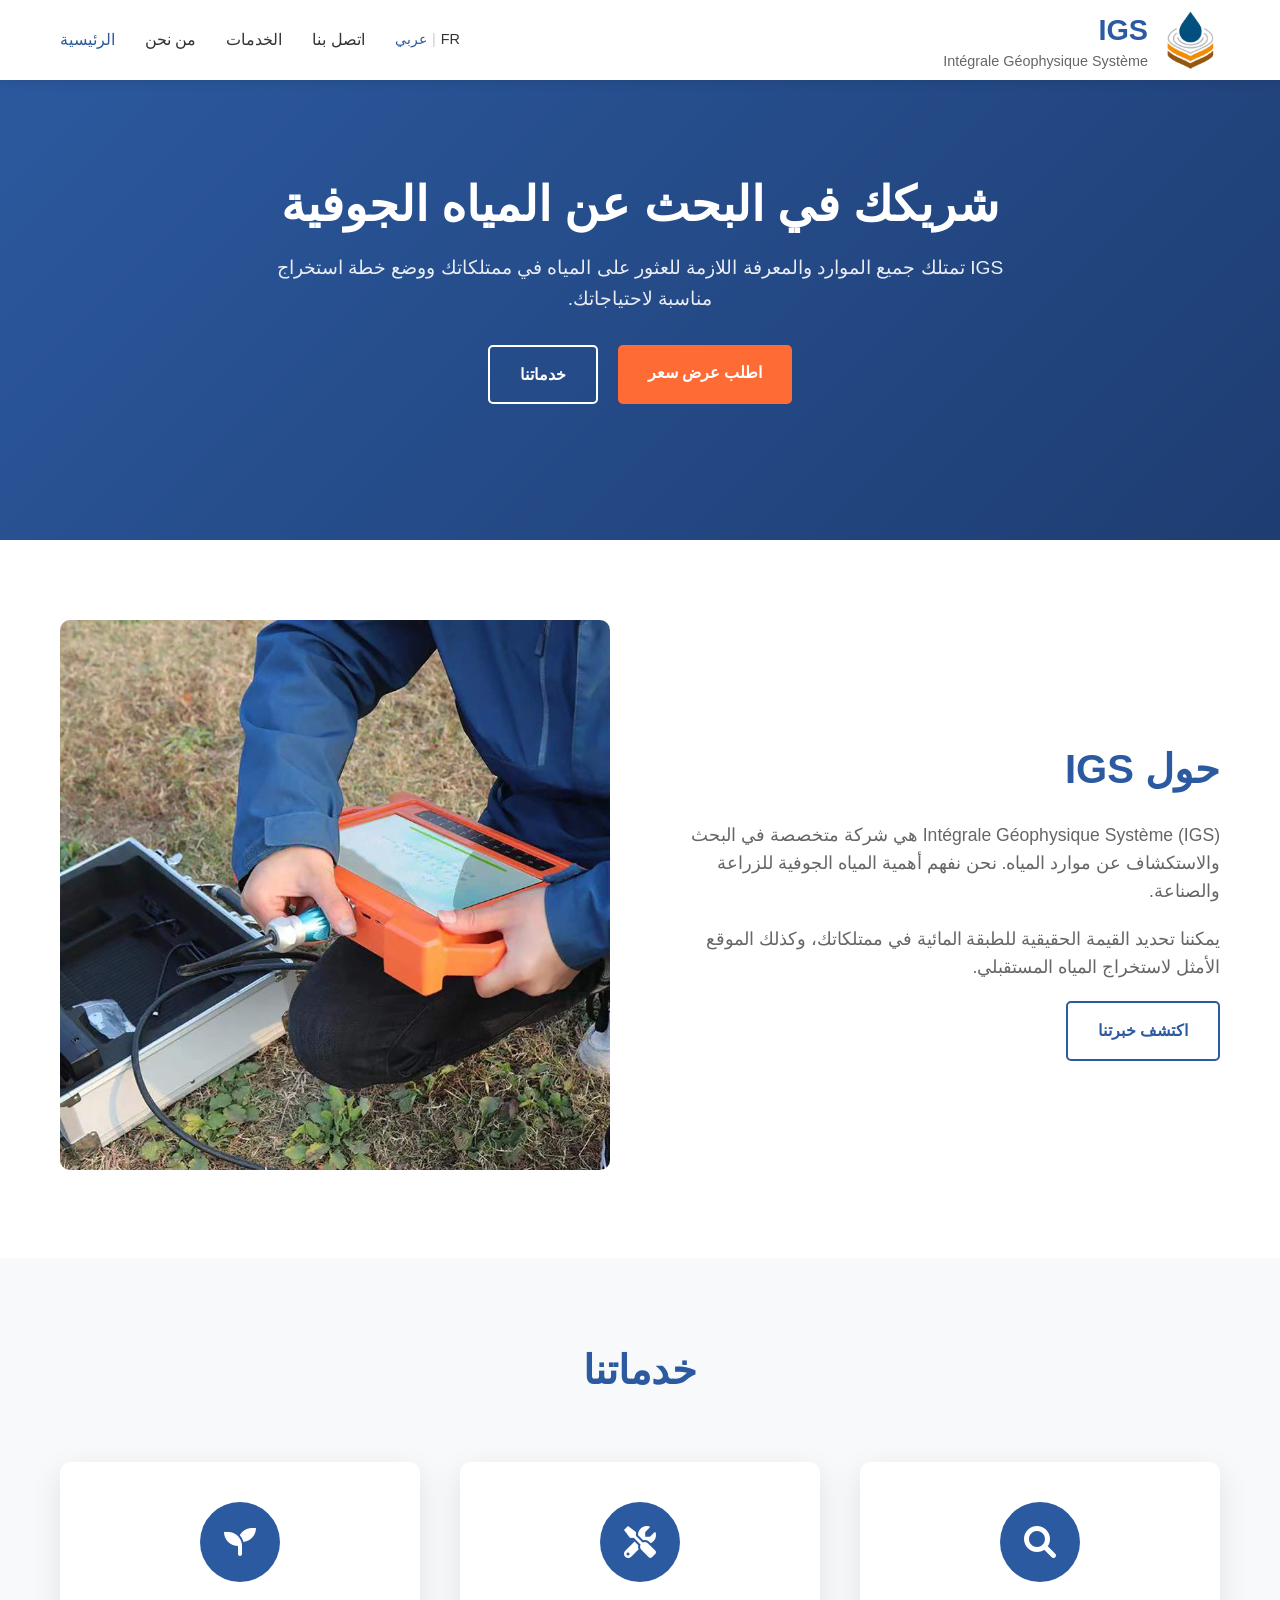
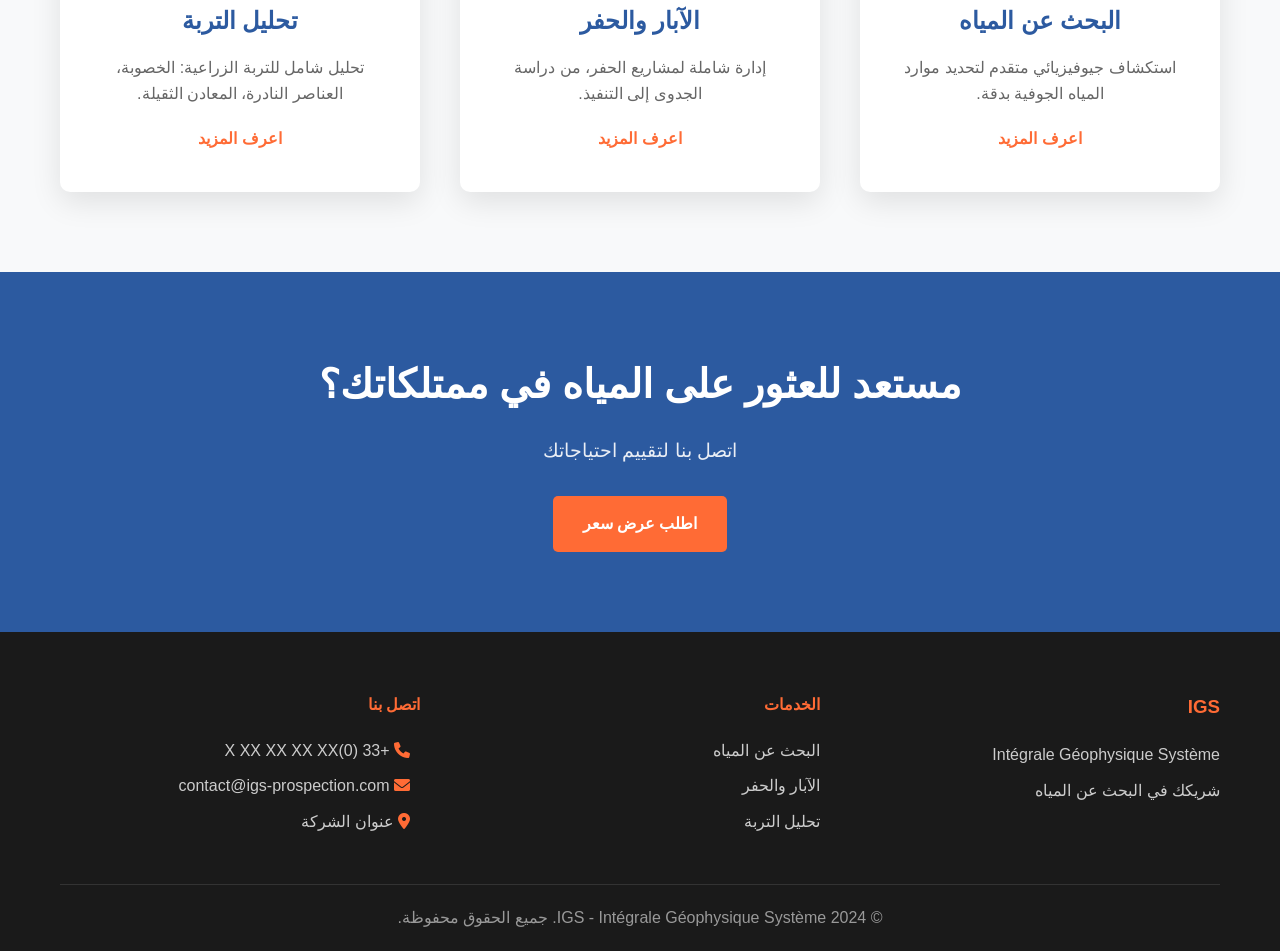
==== ar/index.html @ d92b1c5f "Local version of site" ====
<!DOCTYPE html>
<html lang="ar" dir="rtl">
<head>
    <meta charset="UTF-8">
    <meta name="viewport" content="width=device-width, initial-scale=1.0">
    <title>IGS - Intégrale Géophysique Système | البحث عن المياه والاستكشاف الجيوفيزيائي</title>
    <meta name="description" content="IGS متخصصة في البحث والاستكشاف عن موارد المياه، إدارة الآبار والحفر، تحليل التربة الزراعية.">
    <link rel="icon" type="image/png" href="../images/icon-igs.png">
    <link rel="stylesheet" href="../css/style.css">
    <link href="https://cdnjs.cloudflare.com/ajax/libs/font-awesome/6.0.0/css/all.min.css" rel="stylesheet">
</head>
<body>
    <!-- Navigation -->
    <nav class="navbar">
        <div class="nav-container">
            <div class="nav-logo">
                <img src="../images/icon-igs.png" alt="شعار IGS" class="logo-img">
                <div class="logo-text">
                    <h2>IGS</h2>
                    <span>Intégrale Géophysique Système</span>
                </div>
            </div>
            <ul class="nav-menu">
                <li><a href="index.html" class="nav-link active">الرئيسية</a></li>
                <li><a href="about.html" class="nav-link">من نحن</a></li>
                <li><a href="services.html" class="nav-link">الخدمات</a></li>
                <li><a href="contact.html" class="nav-link">اتصل بنا</a></li>
                <li class="language-selector">
                    <a href="../index.html" class="lang-link">FR</a>
                    <span class="lang-separator">|</span>
                    <a href="index.html" class="lang-link active">عربي</a>
                </li>
            </ul>
            <div class="hamburger">
                <span class="bar"></span>
                <span class="bar"></span>
                <span class="bar"></span>
            </div>
        </div>
    </nav>

    <!-- Hero Section -->
    <section class="hero">
        <div class="hero-content">
            <h1>شريكك في البحث عن المياه الجوفية</h1>
            <p>IGS تمتلك جميع الموارد والمعرفة اللازمة للعثور على المياه في ممتلكاتك ووضع خطة استخراج مناسبة لاحتياجاتك.</p>
            <div class="hero-buttons">
                <a href="contact.html" class="btn btn-primary">اطلب عرض سعر</a>
                <a href="services.html" class="btn btn-secondary">خدماتنا</a>
            </div>
        </div>
    </section>

    <!-- About Section -->
    <section class="about">
        <div class="container">
            <div class="about-content">
                <div class="about-text">
                    <h2>حول IGS</h2>
                    <p>Intégrale Géophysique Système (IGS) هي شركة متخصصة في البحث والاستكشاف عن موارد المياه. نحن نفهم أهمية المياه الجوفية للزراعة والصناعة.</p>
                    <p>يمكننا تحديد القيمة الحقيقية للطبقة المائية في ممتلكاتك، وكذلك الموقع الأمثل لاستخراج المياه المستقبلي.</p>
                    <a href="about.html" class="btn btn-outline">اكتشف خبرتنا</a>
                </div>
                <div class="about-image">
                    <img src="../images/about-team.jpg" alt="فريق IGS في العمل">
                </div>
            </div>
        </div>
    </section>

    <!-- Services Section -->
    <section class="services">
        <div class="container">
            <h2>خدماتنا</h2>
            <div class="services-grid">
                <div class="service-card">
                    <div class="service-icon">
                        <i class="fas fa-search"></i>
                    </div>
                    <h3>البحث عن المياه</h3>
                    <p>استكشاف جيوفيزيائي متقدم لتحديد موارد المياه الجوفية بدقة.</p>
                    <a href="services.html#recherche-eau" class="service-link">اعرف المزيد</a>
                </div>
                <div class="service-card">
                    <div class="service-icon">
                        <i class="fas fa-tools"></i>
                    </div>
                    <h3>الآبار والحفر</h3>
                    <p>إدارة شاملة لمشاريع الحفر، من دراسة الجدوى إلى التنفيذ.</p>
                    <a href="services.html#puits-forages" class="service-link">اعرف المزيد</a>
                </div>
                <div class="service-card">
                    <div class="service-icon">
                        <i class="fas fa-seedling"></i>
                    </div>
                    <h3>تحليل التربة</h3>
                    <p>تحليل شامل للتربة الزراعية: الخصوبة، العناصر النادرة، المعادن الثقيلة.</p>
                    <a href="services.html#analyse-sols" class="service-link">اعرف المزيد</a>
                </div>
            </div>
        </div>
    </section>

    <!-- CTA Section -->
    <section class="cta">
        <div class="container">
            <h2>مستعد للعثور على المياه في ممتلكاتك؟</h2>
            <p>اتصل بنا لتقييم احتياجاتك</p>
            <a href="contact.html" class="btn btn-primary">اطلب عرض سعر</a>
        </div>
    </section>

    <!-- Footer -->
    <footer class="footer">
        <div class="container">
            <div class="footer-content">
                <div class="footer-section">
                    <h3>IGS</h3>
                    <p>Intégrale Géophysique Système</p>
                    <p>شريكك في البحث عن المياه</p>
                </div>
                <div class="footer-section">
                    <h4>الخدمات</h4>
                    <ul>
                        <li><a href="services.html#recherche-eau">البحث عن المياه</a></li>
                        <li><a href="services.html#puits-forages">الآبار والحفر</a></li>
                        <li><a href="services.html#analyse-sols">تحليل التربة</a></li>
                    </ul>
                </div>
                <div class="footer-section">
                    <h4>اتصل بنا</h4>
                    <p><i class="fas fa-phone"></i> +33 (0)X XX XX XX XX</p>
                    <p><i class="fas fa-envelope"></i> contact@igs-prospection.com</p>
                    <p><i class="fas fa-map-marker-alt"></i> عنوان الشركة</p>
                </div>
            </div>
            <div class="footer-bottom">
                <p>&copy; 2024 IGS - Intégrale Géophysique Système. جميع الحقوق محفوظة.</p>
            </div>
        </div>
    </footer>

    <script src="../js/main.js"></script>
</body>
</html>
---- css/style.css ----
/* Reset and Base Styles */
* {
    margin: 0;
    padding: 0;
    box-sizing: border-box;
}

body {
    font-family: 'Segoe UI', Tahoma, Geneva, Verdana, sans-serif;
    line-height: 1.6;
    color: #333;
    background-color: #fff;
}

/* RTL Support */
[dir="rtl"] {
    text-align: right;
}

[dir="rtl"] .nav-menu {
    flex-direction: row-reverse;
}

[dir="rtl"] .language-selector {
    margin-left: 0;
    margin-right: 20px;
}

[dir="rtl"] .about-content {
    direction: rtl;
}

[dir="rtl"] .service-content {
    direction: rtl;
}

[dir="rtl"] .contact-content {
    direction: rtl;
}

[dir="rtl"] .story-content {
    direction: rtl;
}

[dir="rtl"] .expertise-content {
    direction: rtl;
}

.container {
    max-width: 1200px;
    margin: 0 auto;
    padding: 0 20px;
}

/* Navigation */
.navbar {
    background: #fff;
    box-shadow: 0 2px 10px rgba(0,0,0,0.1);
    position: fixed;
    top: 0;
    width: 100%;
    z-index: 1000;
}

.nav-container {
    max-width: 1200px;
    margin: 0 auto;
    padding: 0 20px;
    display: flex;
    justify-content: space-between;
    align-items: center;
    height: 80px;
}

.nav-logo {
    display: flex;
    align-items: center;
    gap: 12px;
}

.logo-img {
    height: 60px;
    width: 60px;
    object-fit: contain;
}

.logo-text h2 {
    color: #2c5aa0;
    font-size: 1.8rem;
    margin-bottom: -5px;
}

.logo-text span {
    color: #666;
    font-size: 0.9rem;
}

.nav-menu {
    display: flex;
    list-style: none;
    gap: 30px;
}

.nav-link {
    text-decoration: none;
    color: #333;
    font-weight: 500;
    transition: color 0.3s ease;
}

.nav-link:hover,
.nav-link.active {
    color: #2c5aa0;
}

.language-selector {
    display: flex;
    align-items: center;
    gap: 5px;
    margin-left: 20px;
}

.lang-link {
    text-decoration: none;
    color: #333;
    font-weight: 500;
    font-size: 0.9rem;
    transition: color 0.3s ease;
}

.lang-link:hover,
.lang-link.active {
    color: #2c5aa0;
}

.lang-separator {
    color: #ccc;
    font-size: 0.9rem;
}

.hamburger {
    display: none;
    flex-direction: column;
    cursor: pointer;
}

.bar {
    width: 25px;
    height: 3px;
    background: #333;
    margin: 3px 0;
    transition: 0.3s;
}

/* Hero Section */
.hero {
    background: linear-gradient(135deg, #2c5aa0 0%, #1e3d72 100%);
    color: white;
    padding: 100px 0 60px;
    display: flex;
    align-items: center;
    min-height: 60vh;
}

.hero-content {
    max-width: 800px;
    margin: 0 auto;
    padding: 0 20px;
    text-align: center;
}

.hero h1 {
    font-size: 3rem;
    margin-bottom: 20px;
    line-height: 1.2;
    font-weight: bold;
}

.hero p {
    font-size: 1.2rem;
    margin-bottom: 30px;
    opacity: 0.9;
}

.hero-buttons {
    display: flex;
    gap: 20px;
    justify-content: center;
    flex-wrap: wrap;
}

.btn {
    padding: 15px 30px;
    border: none;
    border-radius: 5px;
    text-decoration: none;
    font-weight: 600;
    transition: all 0.3s ease;
    display: inline-block;
    text-align: center;
}

.btn-primary {
    background: #ff6b35;
    color: white;
}

.btn-primary:hover {
    background: #e55a2b;
    transform: translateY(-2px);
}

.btn-secondary {
    background: transparent;
    color: white;
    border: 2px solid white;
}

.btn-secondary:hover {
    background: white;
    color: #2c5aa0;
}

.btn-outline {
    background: transparent;
    color: #2c5aa0;
    border: 2px solid #2c5aa0;
}

.btn-outline:hover {
    background: #2c5aa0;
    color: white;
}


/* Services Section */
.services {
    padding: 80px 0;
    background: #f8f9fa;
}

.services h2 {
    text-align: center;
    font-size: 2.5rem;
    margin-bottom: 60px;
    color: #2c5aa0;
}

.services-grid {
    display: grid;
    grid-template-columns: repeat(auto-fit, minmax(300px, 1fr));
    gap: 40px;
}

.service-card {
    background: white;
    padding: 40px 30px;
    border-radius: 10px;
    text-align: center;
    box-shadow: 0 10px 30px rgba(0,0,0,0.1);
    transition: transform 0.3s ease;
}

.service-card:hover {
    transform: translateY(-10px);
}

.service-icon {
    width: 80px;
    height: 80px;
    background: #2c5aa0;
    border-radius: 50%;
    display: flex;
    align-items: center;
    justify-content: center;
    margin: 0 auto 20px;
}

.service-icon i {
    font-size: 2rem;
    color: white;
}

.service-card h3 {
    font-size: 1.5rem;
    margin-bottom: 15px;
    color: #2c5aa0;
}

.service-card p {
    margin-bottom: 20px;
    color: #666;
}

.service-link {
    color: #ff6b35;
    text-decoration: none;
    font-weight: 600;
}

.service-link:hover {
    text-decoration: underline;
}

/* About Section */
.about {
    padding: 80px 0;
}

.about-content {
    display: grid;
    grid-template-columns: 1fr 1fr;
    gap: 60px;
    align-items: center;
}

.about h2 {
    font-size: 2.5rem;
    margin-bottom: 20px;
    color: #2c5aa0;
}

.about p {
    font-size: 1.1rem;
    margin-bottom: 20px;
    color: #666;
}

.about-image img {
    width: 100%;
    border-radius: 10px;
}

/* Equipment Section */
.equipment {
    padding: 80px 0;
    background: #f8f9fa;
}

.equipment h2 {
    text-align: center;
    font-size: 2.5rem;
    margin-bottom: 20px;
    color: #2c5aa0;
}

.equipment p {
    text-align: center;
    font-size: 1.2rem;
    margin-bottom: 60px;
    color: #666;
}

.equipment-grid {
    display: grid;
    grid-template-columns: repeat(auto-fit, minmax(300px, 1fr));
    gap: 40px;
}

.equipment-item {
    background: white;
    border-radius: 10px;
    overflow: hidden;
    box-shadow: 0 10px 30px rgba(0,0,0,0.1);
    transition: transform 0.3s ease;
}

.equipment-item:hover {
    transform: translateY(-5px);
}

.equipment-item img {
    width: 100%;
    height: 250px;
    object-fit: cover;
}

.equipment-item h3 {
    padding: 20px;
    font-size: 1.3rem;
    color: #2c5aa0;
}

.equipment-item p {
    padding: 0 20px 20px;
    color: #666;
}

/* CTA Section */
.cta {
    background: #2c5aa0;
    color: white;
    padding: 80px 0;
    text-align: center;
}

.cta h2 {
    font-size: 2.5rem;
    margin-bottom: 20px;
}

.cta p {
    font-size: 1.2rem;
    margin-bottom: 30px;
    opacity: 0.9;
}

/* Footer */
.footer {
    background: #1a1a1a;
    color: white;
    padding: 60px 0 20px;
}

.footer-content {
    display: grid;
    grid-template-columns: repeat(auto-fit, minmax(250px, 1fr));
    gap: 40px;
    margin-bottom: 40px;
}

.footer-section h3,
.footer-section h4 {
    margin-bottom: 20px;
    color: #ff6b35;
}

.footer-section ul {
    list-style: none;
}

.footer-section ul li {
    margin-bottom: 10px;
}

.footer-section ul li a {
    color: #ccc;
    text-decoration: none;
    transition: color 0.3s ease;
}

.footer-section ul li a:hover {
    color: #ff6b35;
}

.footer-section p {
    color: #ccc;
    margin-bottom: 10px;
}

.footer-section i {
    margin-right: 10px;
    color: #ff6b35;
}

.footer-bottom {
    border-top: 1px solid #333;
    padding-top: 20px;
    text-align: center;
    color: #999;
}

/* Page Header */
.page-header {
    background: linear-gradient(135deg, #2c5aa0 0%, #1e3d72 100%);
    color: white;
    padding: 120px 0 80px;
    text-align: center;
}

.page-header h1 {
    font-size: 3rem;
    margin-bottom: 20px;
}

.page-header p {
    font-size: 1.2rem;
    opacity: 0.9;
}

/* Service Detail Sections */
.service-detail {
    padding: 80px 0;
}

.service-detail.alt {
    background: #f8f9fa;
}

.service-content {
    display: grid;
    grid-template-columns: 1fr 1fr;
    gap: 60px;
    align-items: center;
}

.service-detail h2 {
    font-size: 2.5rem;
    margin-bottom: 20px;
    color: #2c5aa0;
}

.service-detail h3 {
    font-size: 1.5rem;
    margin: 30px 0 15px;
    color: #2c5aa0;
}

.service-detail ul {
    list-style: none;
    padding-left: 0;
}

.service-detail ul li {
    padding: 8px 0;
    padding-left: 25px;
    position: relative;
    color: #666;
}

.service-detail ul li:before {
    content: "✓";
    position: absolute;
    left: 0;
    color: #ff6b35;
    font-weight: bold;
}

.service-image img {
    width: 100%;
    border-radius: 10px;
    box-shadow: 0 10px 30px rgba(0,0,0,0.1);
}

/* Contact Section */
.contact-section {
    padding: 80px 0;
}

.contact-content {
    display: grid;
    grid-template-columns: 1fr 1fr;
    gap: 60px;
}

.contact-info h2 {
    font-size: 2.5rem;
    margin-bottom: 40px;
    color: #2c5aa0;
}

.contact-item {
    display: flex;
    align-items: flex-start;
    margin-bottom: 30px;
}

.contact-item i {
    font-size: 1.5rem;
    color: #ff6b35;
    margin-right: 20px;
    margin-top: 5px;
}

.contact-item h3 {
    font-size: 1.2rem;
    margin-bottom: 5px;
    color: #2c5aa0;
}

.contact-item p {
    color: #666;
    margin: 0;
}

.contact-form-container h2 {
    font-size: 2.5rem;
    margin-bottom: 30px;
    color: #2c5aa0;
}

.contact-form {
    background: #f8f9fa;
    padding: 40px;
    border-radius: 10px;
}

.form-group {
    margin-bottom: 25px;
}

.form-group label {
    display: block;
    margin-bottom: 8px;
    font-weight: 600;
    color: #333;
}

.form-group input,
.form-group select,
.form-group textarea {
    width: 100%;
    padding: 12px 15px;
    border: 2px solid #ddd;
    border-radius: 5px;
    font-size: 1rem;
    transition: border-color 0.3s ease;
}

.form-group input:focus,
.form-group select:focus,
.form-group textarea:focus {
    outline: none;
    border-color: #2c5aa0;
}

/* Map Section */
.map-section {
    padding: 80px 0;
    background: #f8f9fa;
    text-align: center;
}

.map-section h2 {
    font-size: 2.5rem;
    margin-bottom: 20px;
    color: #2c5aa0;
}

.map-placeholder {
    background: #ddd;
    height: 400px;
    display: flex;
    flex-direction: column;
    align-items: center;
    justify-content: center;
    border-radius: 10px;
    margin-top: 40px;
}

.map-placeholder i {
    font-size: 4rem;
    color: #999;
    margin-bottom: 20px;
}

.map-placeholder p {
    color: #666;
    font-size: 1.2rem;
}

/* FAQ Section */
.faq-section {
    padding: 80px 0;
}

.faq-section h2 {
    text-align: center;
    font-size: 2.5rem;
    margin-bottom: 60px;
    color: #2c5aa0;
}

.faq-grid {
    display: grid;
    grid-template-columns: repeat(auto-fit, minmax(300px, 1fr));
    gap: 30px;
}

.faq-item {
    background: white;
    padding: 30px;
    border-radius: 10px;
    box-shadow: 0 5px 15px rgba(0,0,0,0.1);
}

.faq-item h3 {
    font-size: 1.3rem;
    margin-bottom: 15px;
    color: #2c5aa0;
}

.faq-item p {
    color: #666;
    line-height: 1.6;
}

/* Company Story */
.company-story {
    padding: 80px 0;
}

.story-content {
    display: grid;
    grid-template-columns: 1fr 1fr;
    gap: 60px;
    align-items: center;
}

.story-text h2 {
    font-size: 2.5rem;
    margin-bottom: 20px;
    color: #2c5aa0;
}

.story-text p {
    font-size: 1.1rem;
    margin-bottom: 20px;
    color: #666;
    line-height: 1.8;
}

.story-image img {
    width: 70%;
    max-width: 350px;
    display: block;
    margin: 0 auto;
}

/* Mission & Values */
.mission-values {
    padding: 80px 0;
    background: #f8f9fa;
}

.values-grid {
    display: grid;
    grid-template-columns: repeat(auto-fit, minmax(300px, 1fr));
    gap: 40px;
}

.value-card {
    background: white;
    padding: 40px 30px;
    border-radius: 10px;
    text-align: center;
    box-shadow: 0 10px 30px rgba(0,0,0,0.1);
    transition: transform 0.3s ease;
}

.value-card:hover {
    transform: translateY(-10px);
}

.value-icon {
    width: 80px;
    height: 80px;
    background: #2c5aa0;
    border-radius: 50%;
    display: flex;
    align-items: center;
    justify-content: center;
    margin: 0 auto 20px;
}

.value-icon i {
    font-size: 2rem;
    color: white;
}

.value-card h3 {
    font-size: 1.5rem;
    margin-bottom: 15px;
    color: #2c5aa0;
}

.value-card p {
    color: #666;
    line-height: 1.6;
}

/* Expertise */
.expertise {
    padding: 80px 0;
}

.expertise h2 {
    text-align: center;
    font-size: 2.5rem;
    margin-bottom: 60px;
    color: #2c5aa0;
}

.expertise-content {
    display: grid;
    grid-template-columns: 1fr 1fr;
    gap: 60px;
    align-items: center;
}

.expertise h3 {
    font-size: 1.8rem;
    margin: 30px 0 15px;
    color: #2c5aa0;
}

.expertise ul {
    list-style: none;
    padding-left: 0;
}

.expertise ul li {
    padding: 8px 0;
    padding-left: 25px;
    position: relative;
    color: #666;
}

.expertise ul li:before {
    content: "✓";
    position: absolute;
    left: 0;
    color: #ff6b35;
    font-weight: bold;
}

.expertise-image img {
    width: 100%;
    border-radius: 10px;
    box-shadow: 0 10px 30px rgba(0,0,0,0.1);
}

/* Team */
.team {
    padding: 80px 0;
    background: #f8f9fa;
}

.team h2 {
    text-align: center;
    font-size: 2.5rem;
    margin-bottom: 20px;
    color: #2c5aa0;
}

.team p {
    text-align: center;
    font-size: 1.2rem;
    margin-bottom: 60px;
    color: #666;
}

.team-grid {
    display: grid;
    grid-template-columns: repeat(auto-fit, minmax(250px, 1fr));
    gap: 40px;
}

.team-member {
    background: white;
    padding: 30px;
    border-radius: 10px;
    text-align: center;
    box-shadow: 0 10px 30px rgba(0,0,0,0.1);
    transition: transform 0.3s ease;
}

.team-member:hover {
    transform: translateY(-5px);
}

.team-member img {
    width: 150px;
    height: 150px;
    border-radius: 50%;
    object-fit: cover;
    margin-bottom: 20px;
}

.team-member h3 {
    font-size: 1.3rem;
    margin-bottom: 5px;
    color: #2c5aa0;
}

.team-member .role {
    font-weight: 600;
    color: #ff6b35;
    margin-bottom: 15px;
}

.team-member p {
    color: #666;
    font-size: 0.9rem;
}

/* Certifications */
.certifications {
    padding: 80px 0;
}

.certifications h2 {
    text-align: center;
    font-size: 2.5rem;
    margin-bottom: 60px;
    color: #2c5aa0;
}

.cert-grid {
    display: grid;
    grid-template-columns: repeat(auto-fit, minmax(250px, 1fr));
    gap: 40px;
}

.cert-item {
    background: white;
    padding: 40px 30px;
    border-radius: 10px;
    text-align: center;
    box-shadow: 0 10px 30px rgba(0,0,0,0.1);
    transition: transform 0.3s ease;
}

.cert-item:hover {
    transform: translateY(-5px);
}

.cert-item i {
    font-size: 3rem;
    color: #ff6b35;
    margin-bottom: 20px;
}

.cert-item h3 {
    font-size: 1.3rem;
    margin-bottom: 10px;
    color: #2c5aa0;
}

.cert-item p {
    color: #666;
}

/* Equipment Overview */
.equipment-overview {
    padding: 80px 0;
}

.overview-content {
    display: grid;
    grid-template-columns: 1fr 1fr;
    gap: 60px;
    align-items: center;
}

.overview-text h2 {
    font-size: 2.5rem;
    margin-bottom: 20px;
    color: #2c5aa0;
}

.overview-text h3 {
    font-size: 1.5rem;
    margin: 30px 0 15px;
    color: #2c5aa0;
}

.overview-text ul {
    list-style: none;
    padding-left: 0;
}

.overview-text ul li {
    padding: 8px 0;
    padding-left: 25px;
    position: relative;
    color: #666;
}

.overview-text ul li:before {
    content: "✓";
    position: absolute;
    left: 0;
    color: #ff6b35;
    font-weight: bold;
}

.overview-image img {
    width: 100%;
    border-radius: 10px;
    box-shadow: 0 10px 30px rgba(0,0,0,0.1);
}

/* Main Equipment */
.main-equipment {
    padding: 80px 0;
    background: #f8f9fa;
}

.main-equipment h2 {
    text-align: center;
    font-size: 2.5rem;
    margin-bottom: 60px;
    color: #2c5aa0;
}

.equipment-detail-grid {
    display: grid;
    gap: 60px;
}

.equipment-detail-card {
    background: white;
    border-radius: 15px;
    overflow: hidden;
    box-shadow: 0 15px 40px rgba(0,0,0,0.1);
    display: grid;
    grid-template-columns: 1fr 1fr;
    gap: 0;
}

.equipment-image {
    overflow: hidden;
}

.equipment-image img {
    width: 100%;
    height: 100%;
    object-fit: cover;
}

.equipment-info {
    padding: 40px;
}

.equipment-info h3 {
    font-size: 1.8rem;
    margin-bottom: 10px;
    color: #2c5aa0;
}

.equipment-type {
    font-style: italic;
    color: #ff6b35;
    margin-bottom: 30px;
    font-size: 1.1rem;
}

.equipment-specs,
.equipment-features {
    margin-bottom: 30px;
}

.equipment-specs h4,
.equipment-features h4 {
    font-size: 1.2rem;
    margin-bottom: 15px;
    color: #2c5aa0;
}

.equipment-specs ul,
.equipment-features ul {
    list-style: none;
    padding-left: 0;
}

.equipment-specs ul li,
.equipment-features ul li {
    padding: 5px 0;
    padding-left: 20px;
    position: relative;
    color: #666;
}

.equipment-specs ul li:before,
.equipment-features ul li:before {
    content: "•";
    position: absolute;
    left: 0;
    color: #ff6b35;
    font-weight: bold;
}

/* Accessories */
.accessories {
    padding: 80px 0;
}

.accessories h2 {
    text-align: center;
    font-size: 2.5rem;
    margin-bottom: 60px;
    color: #2c5aa0;
}

.accessories-grid {
    display: grid;
    grid-template-columns: repeat(auto-fit, minmax(300px, 1fr));
    gap: 40px;
}

.accessory-item {
    background: white;
    padding: 30px;
    border-radius: 10px;
    text-align: center;
    box-shadow: 0 10px 30px rgba(0,0,0,0.1);
    transition: transform 0.3s ease;
}

.accessory-item:hover {
    transform: translateY(-5px);
}

.accessory-item img {
    width: 100%;
    height: 200px;
    object-fit: cover;
    border-radius: 10px;
    margin-bottom: 20px;
}

.accessory-item h3 {
    font-size: 1.3rem;
    margin-bottom: 15px;
    color: #2c5aa0;
}

.accessory-item ul {
    list-style: none;
    padding-left: 0;
    text-align: left;
}

.accessory-item ul li {
    padding: 5px 0;
    padding-left: 20px;
    position: relative;
    color: #666;
}

.accessory-item ul li:before {
    content: "•";
    position: absolute;
    left: 0;
    color: #ff6b35;
    font-weight: bold;
}

/* Technology Benefits */
.technology-benefits {
    padding: 80px 0;
    background: #f8f9fa;
}

.technology-benefits h2 {
    text-align: center;
    font-size: 2.5rem;
    margin-bottom: 60px;
    color: #2c5aa0;
}

.benefits-grid {
    display: grid;
    grid-template-columns: repeat(auto-fit, minmax(250px, 1fr));
    gap: 40px;
}

.benefit-item {
    background: white;
    padding: 40px 30px;
    border-radius: 10px;
    text-align: center;
    box-shadow: 0 10px 30px rgba(0,0,0,0.1);
    transition: transform 0.3s ease;
}

.benefit-item:hover {
    transform: translateY(-5px);
}

.benefit-item i {
    font-size: 3rem;
    color: #ff6b35;
    margin-bottom: 20px;
}

.benefit-item h3 {
    font-size: 1.3rem;
    margin-bottom: 15px;
    color: #2c5aa0;
}

.benefit-item p {
    color: #666;
    line-height: 1.6;
}

/* Responsive Design */
@media (max-width: 768px) {
    .hamburger {
        display: flex;
    }
    
    .nav-menu {
        position: fixed;
        left: -100%;
        top: 70px;
        flex-direction: column;
        background-color: white;
        width: 100%;
        text-align: center;
        transition: 0.3s;
        box-shadow: 0 10px 27px rgba(0,0,0,0.05);
        padding: 20px 0;
    }
    
    .nav-menu.active {
        left: 0;
    }
    
    .hero-content {
        grid-template-columns: 1fr;
        text-align: center;
    }
    
    .hero h1 {
        font-size: 2.5rem;
    }
    
    .hero-buttons {
        justify-content: center;
        flex-wrap: wrap;
    }
    
    .about-content {
        grid-template-columns: 1fr;
        text-align: center;
    }
    
    .services-grid,
    .equipment-grid {
        grid-template-columns: 1fr;
    }
    
    .service-content,
    .contact-content {
        grid-template-columns: 1fr;
        text-align: center;
    }
    
    .contact-form {
        padding: 20px;
    }
    
    .faq-grid {
        grid-template-columns: 1fr;
    }
    
    .story-content,
    .expertise-content,
    .overview-content {
        grid-template-columns: 1fr;
        text-align: center;
    }
    
    .equipment-detail-card {
        grid-template-columns: 1fr;
    }
    
    .equipment-info {
        padding: 20px;
    }
}

@media (max-width: 480px) {
    .hero h1 {
        font-size: 2rem;
    }
    
    .hero p {
        font-size: 1rem;
    }
    
    .btn {
        padding: 12px 24px;
        font-size: 0.9rem;
    }
    
    .hero-buttons {
        flex-direction: column;
        align-items: center;
    }
}
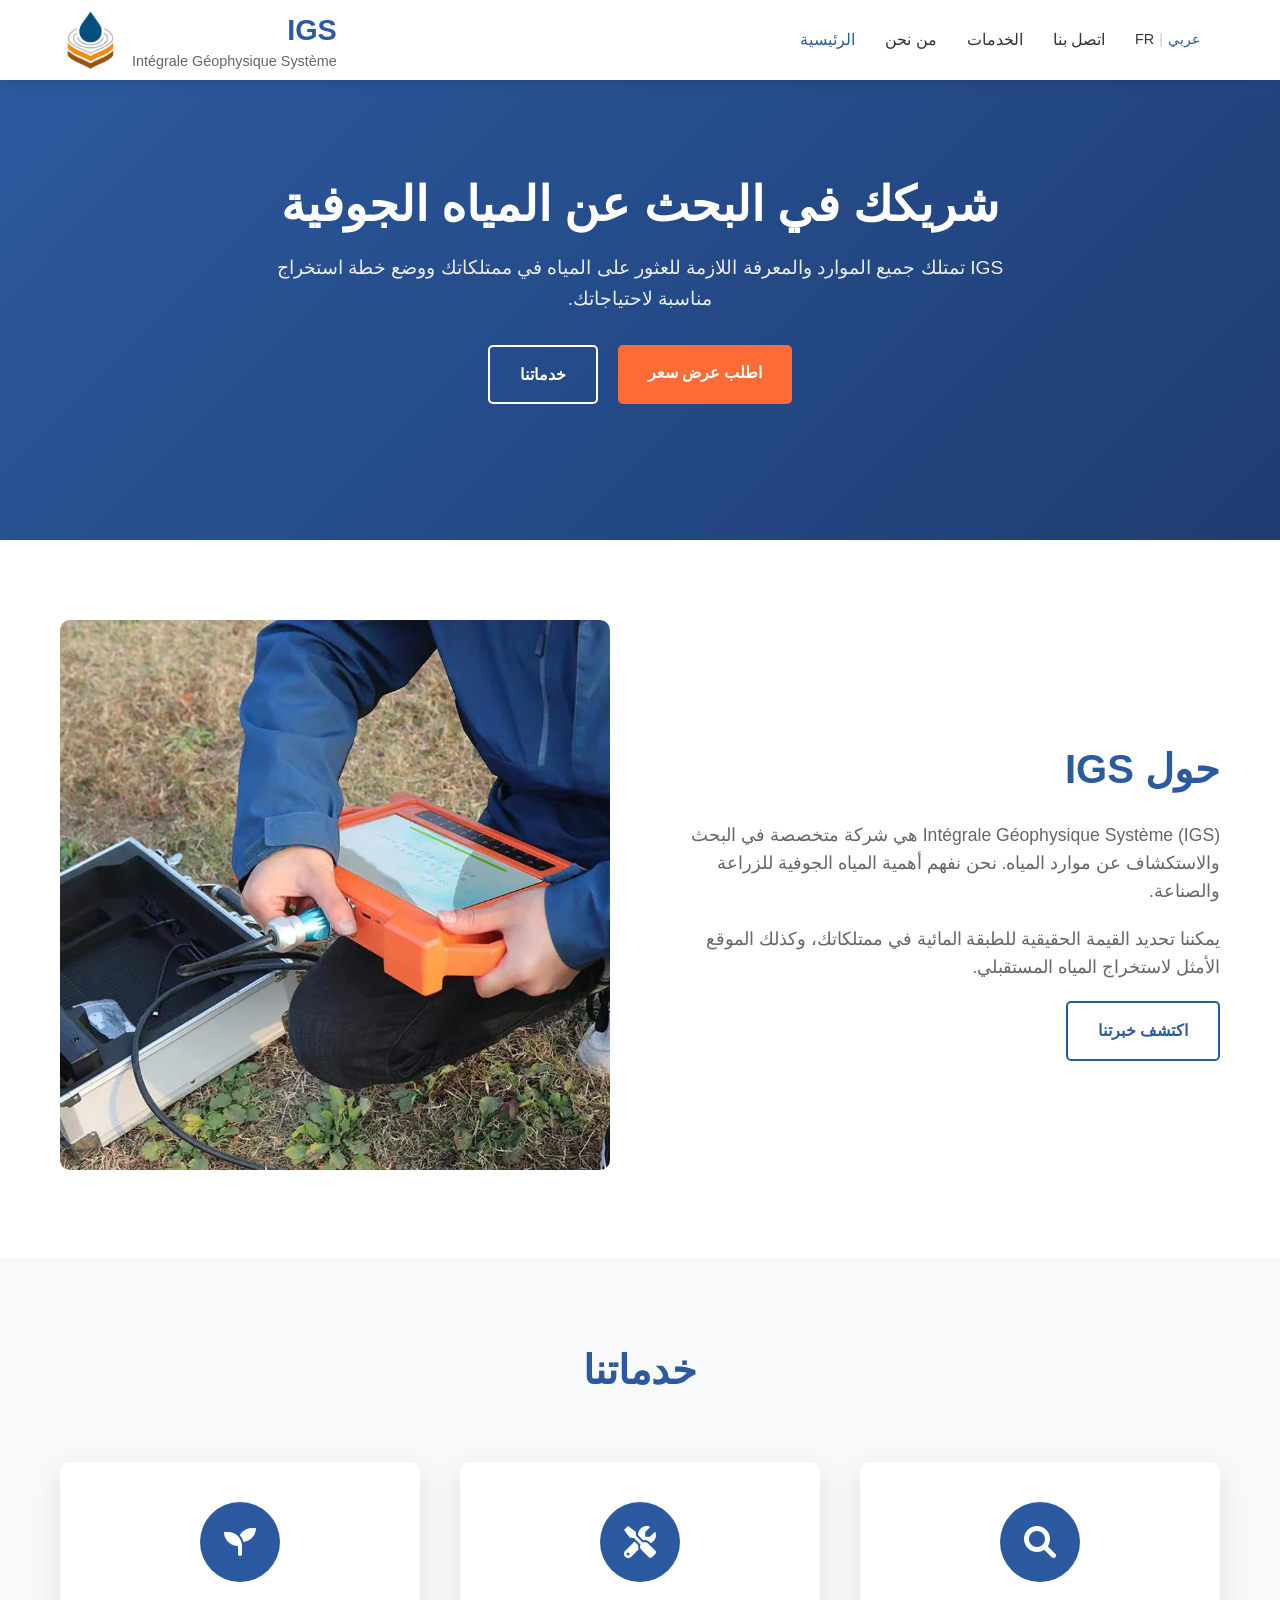
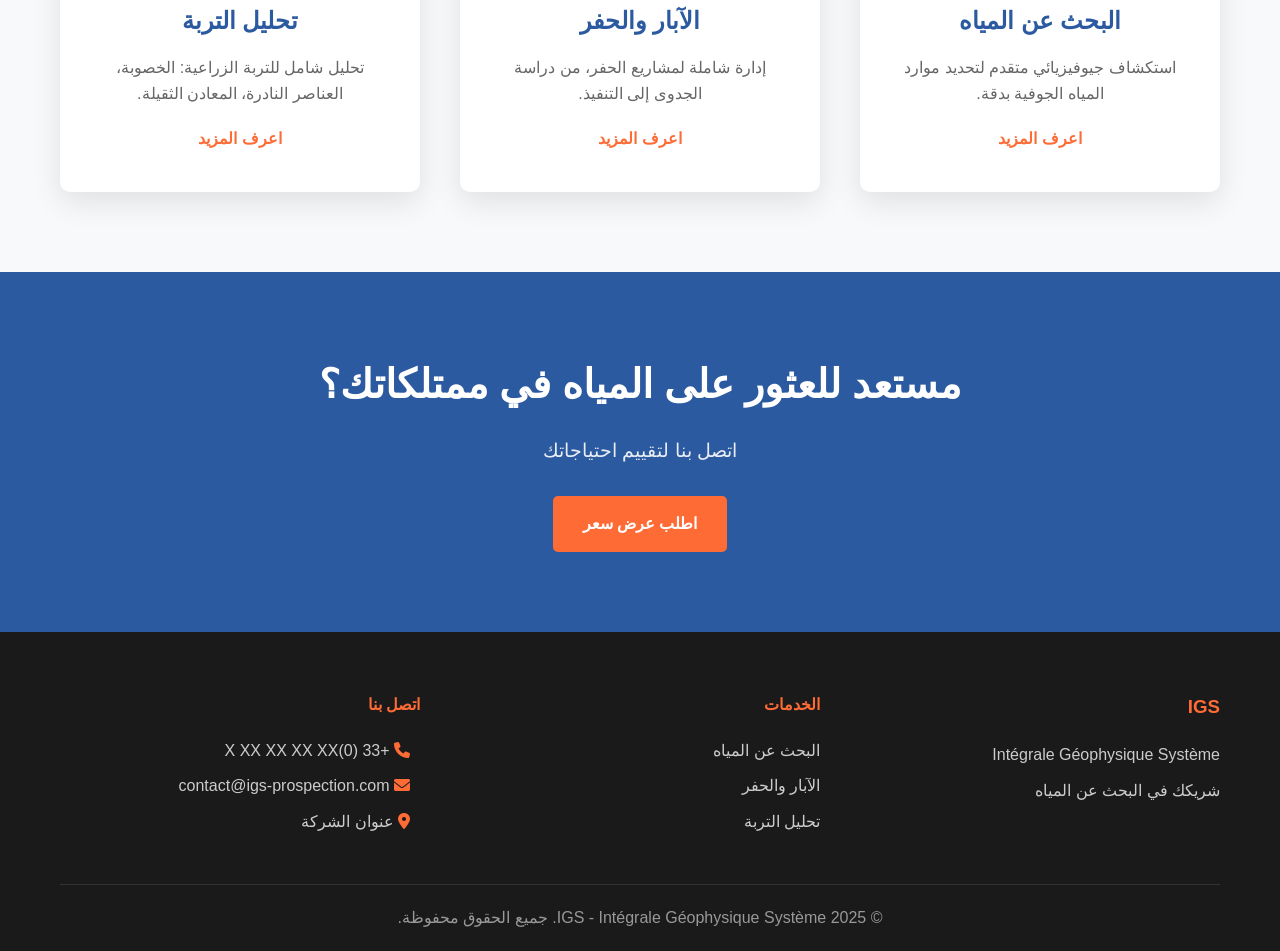
==== commit f50c0898: "Fix Arabic language links in multiple HTML files." ====
--- a/ar/index.html
+++ b/ar/index.html
@@ -135,7 +135,7 @@
                 </div>
             </div>
             <div class="footer-bottom">
-                <p>&copy; 2024 IGS - Intégrale Géophysique Système. جميع الحقوق محفوظة.</p>
+                <p>&copy; 2025 IGS - Intégrale Géophysique Système. جميع الحقوق محفوظة.</p>
             </div>
         </div>
     </footer>
--- a/css/style.css
+++ b/css/style.css
@@ -17,8 +17,12 @@
     text-align: right;
 }
 
+[dir="rtl"] .navbar {
+    direction: ltr;
+}
+
 [dir="rtl"] .nav-menu {
-    flex-direction: row-reverse;
+    flex-direction: row;
 }
 
 [dir="rtl"] .language-selector {
@@ -44,6 +48,18 @@
 
 [dir="rtl"] .expertise-content {
     direction: rtl;
+}
+
+[dir="rtl"] .expertise ul li:before,
+[dir="rtl"] .service-detail ul li:before {
+    right: 0;
+    left: auto;
+}
+
+[dir="rtl"] .expertise ul li,
+[dir="rtl"] .service-detail ul li {
+    padding-right: 25px;
+    padding-left: 0;
 }
 
 .container {
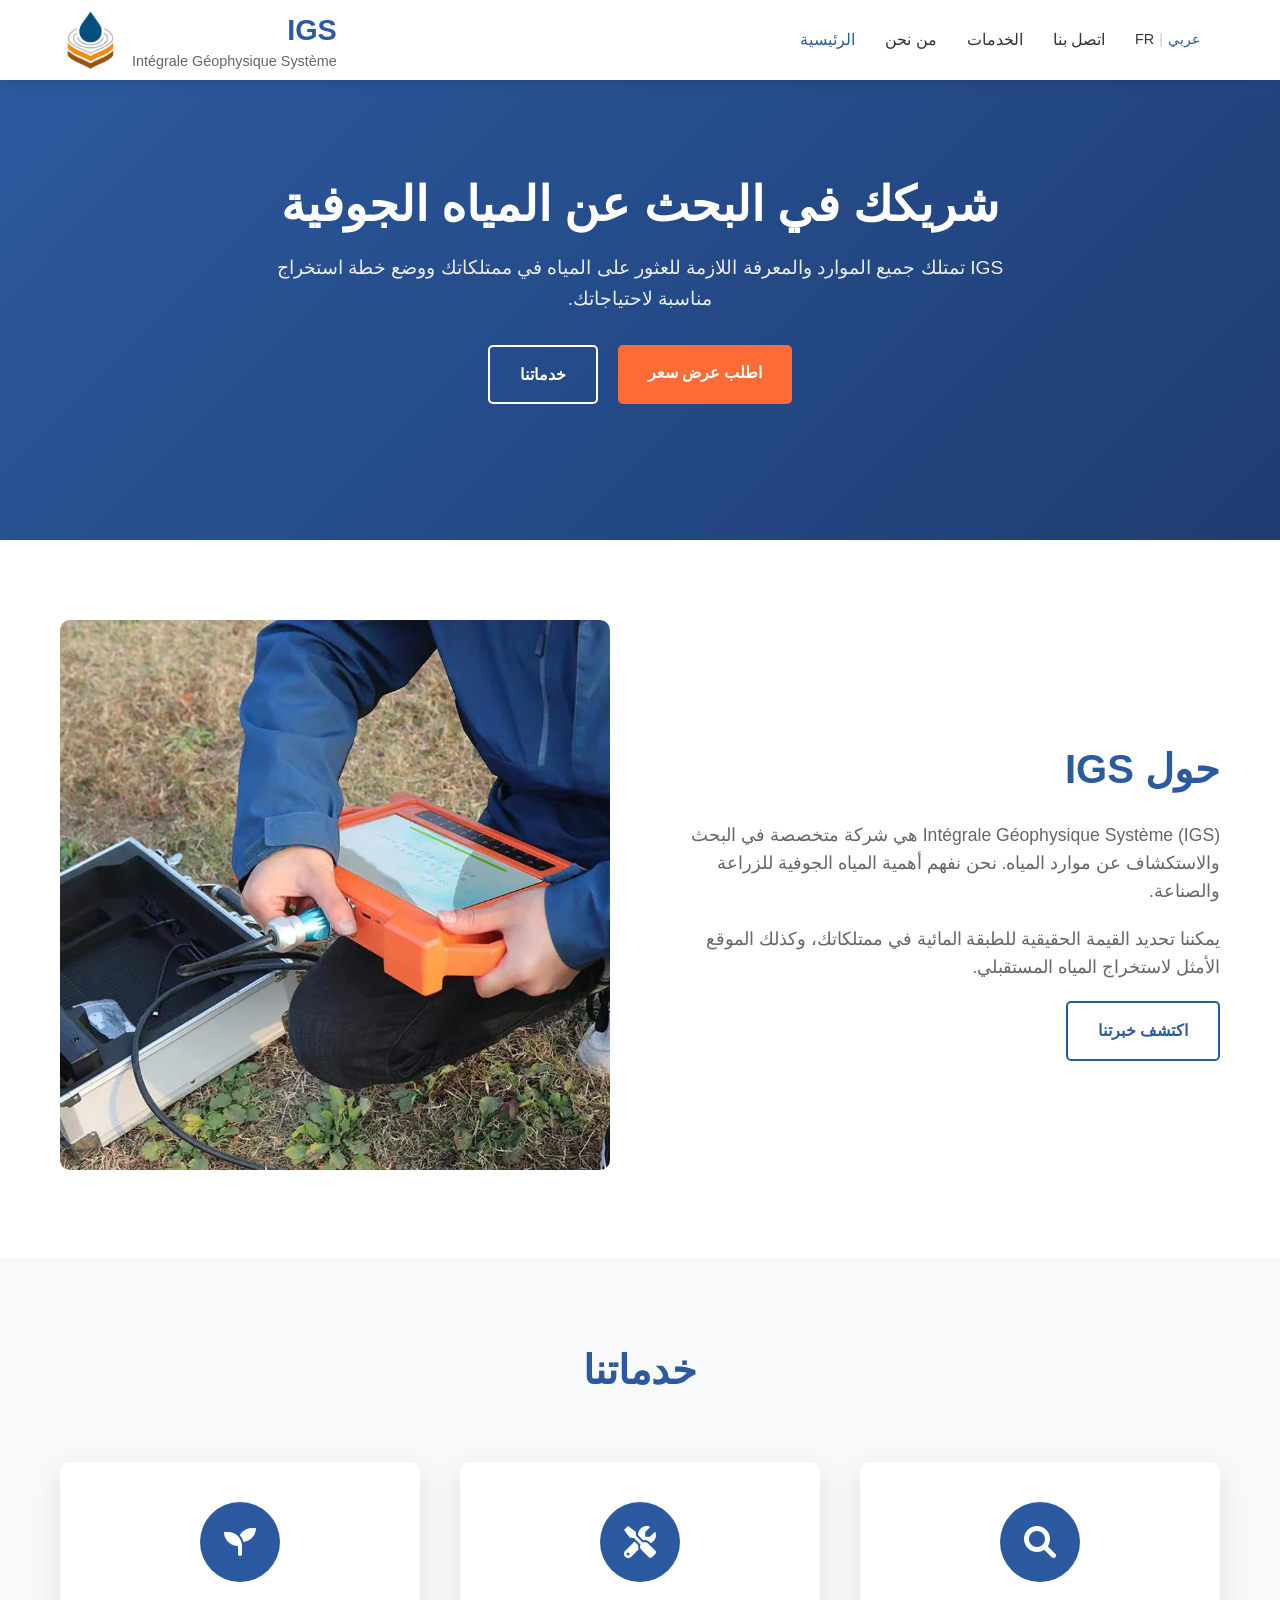
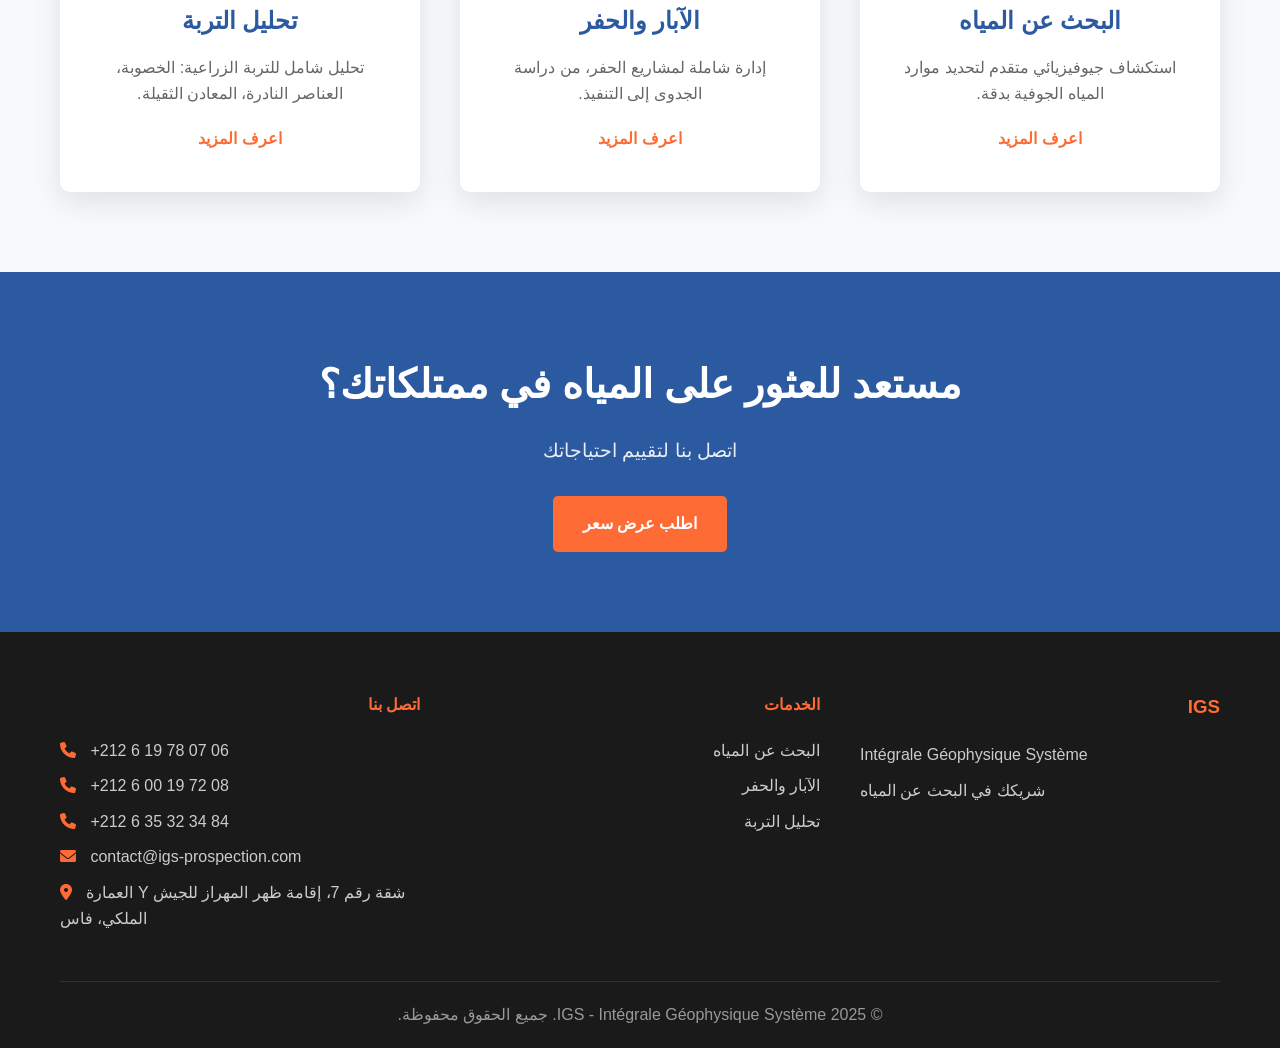
==== commit 5eca0f5e: "Update contact information across multiple HTML files and add CSS for proper text alignment in RTL c" ====
--- a/ar/index.html
+++ b/ar/index.html
@@ -129,9 +129,11 @@
                 </div>
                 <div class="footer-section">
                     <h4>اتصل بنا</h4>
-                    <p><i class="fas fa-phone"></i> +33 (0)X XX XX XX XX</p>
+                    <p><i class="fas fa-phone"></i> +212 6 19 78 07 06</p>
+                    <p><i class="fas fa-phone"></i> +212 6 00 19 72 08</p>
+                    <p><i class="fas fa-phone"></i> +212 6 35 32 34 84</p>
                     <p><i class="fas fa-envelope"></i> contact@igs-prospection.com</p>
-                    <p><i class="fas fa-map-marker-alt"></i> عنوان الشركة</p>
+                    <p><i class="fas fa-map-marker-alt"></i> العمارة Y شقة رقم 7، إقامة ظهر المهراز للجيش الملكي، فاس</p>
                 </div>
             </div>
             <div class="footer-bottom">
--- a/css/style.css
+++ b/css/style.css
@@ -60,6 +60,13 @@
 [dir="rtl"] .service-detail ul li {
     padding-right: 25px;
     padding-left: 0;
+}
+
+/* Force LTR for phone numbers in RTL context */
+[dir="rtl"] .contact-item p,
+[dir="rtl"] .footer-section p {
+    direction: ltr;
+    text-align: left;
 }
 
 .container {
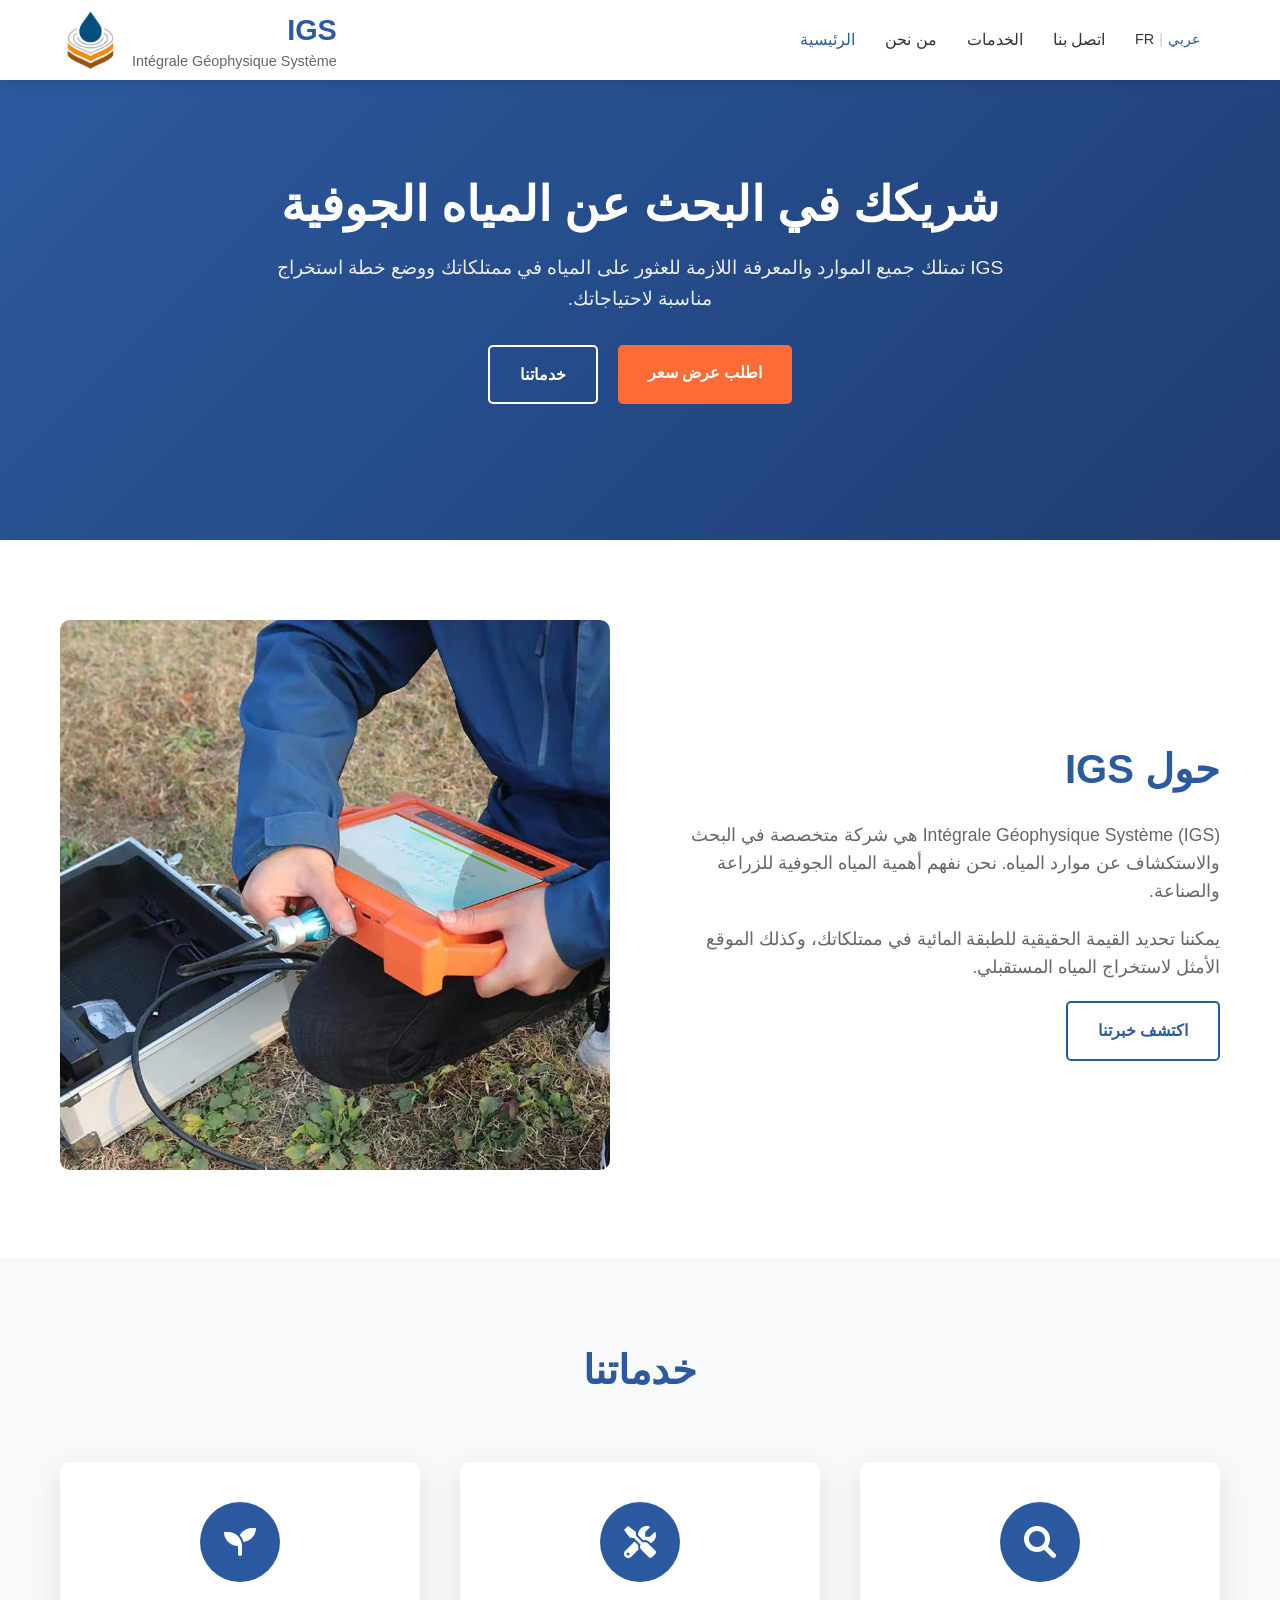
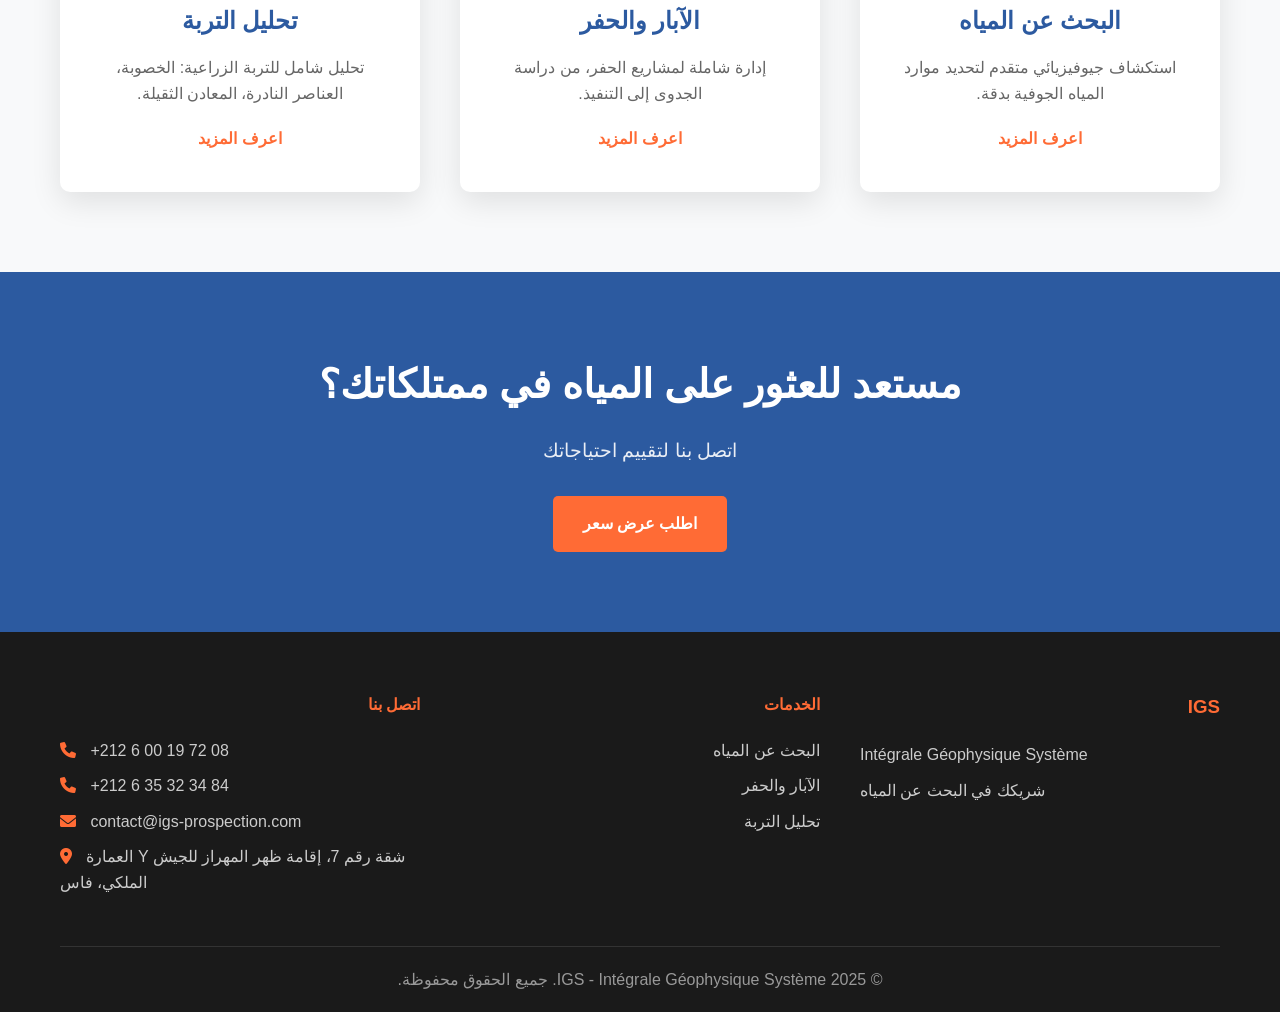
==== commit 163b29ac: "remove phone number" ====
--- a/ar/index.html
+++ b/ar/index.html
@@ -129,7 +129,7 @@
                 </div>
                 <div class="footer-section">
                     <h4>اتصل بنا</h4>
-                    <p><i class="fas fa-phone"></i> +212 6 19 78 07 06</p>
+                    <!-- <p><i class="fas fa-phone"></i> +212 6 00 19 72 08</p> -->
                     <p><i class="fas fa-phone"></i> +212 6 00 19 72 08</p>
                     <p><i class="fas fa-phone"></i> +212 6 35 32 34 84</p>
                     <p><i class="fas fa-envelope"></i> contact@igs-prospection.com</p>
